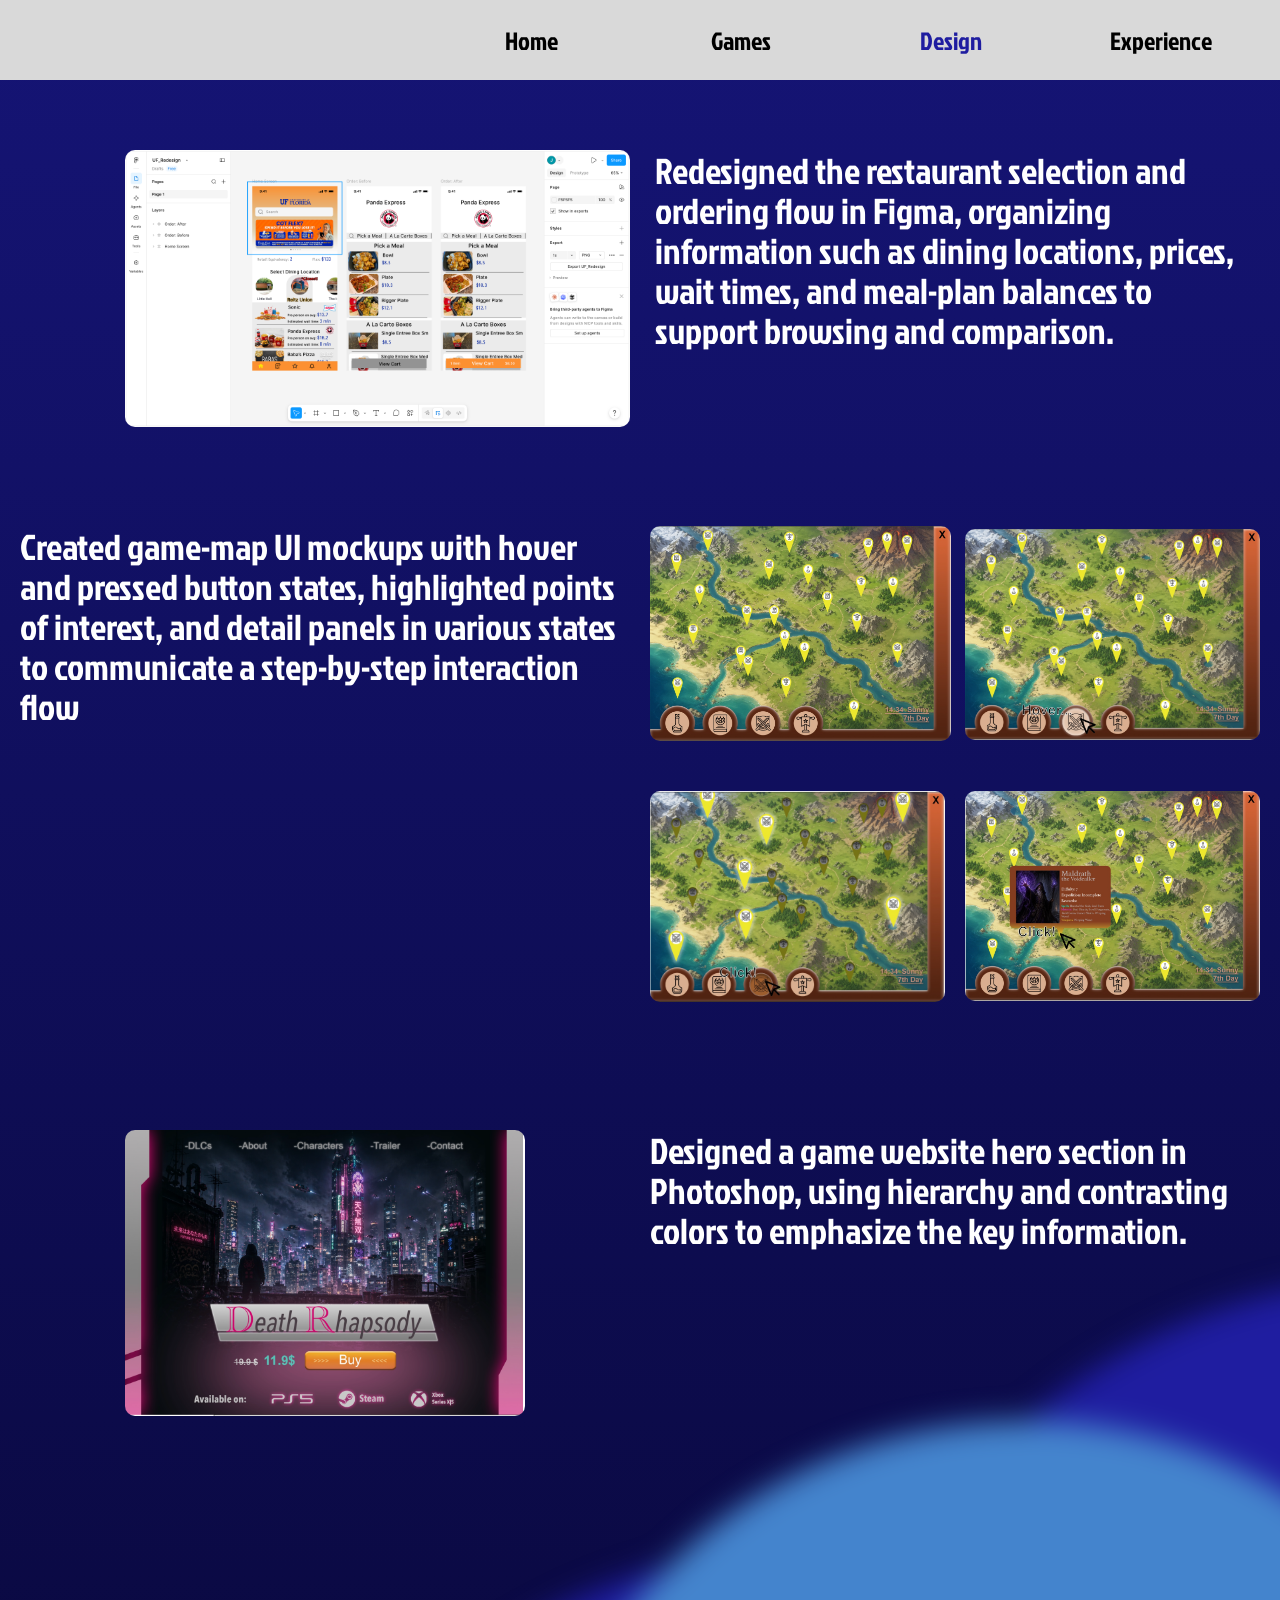
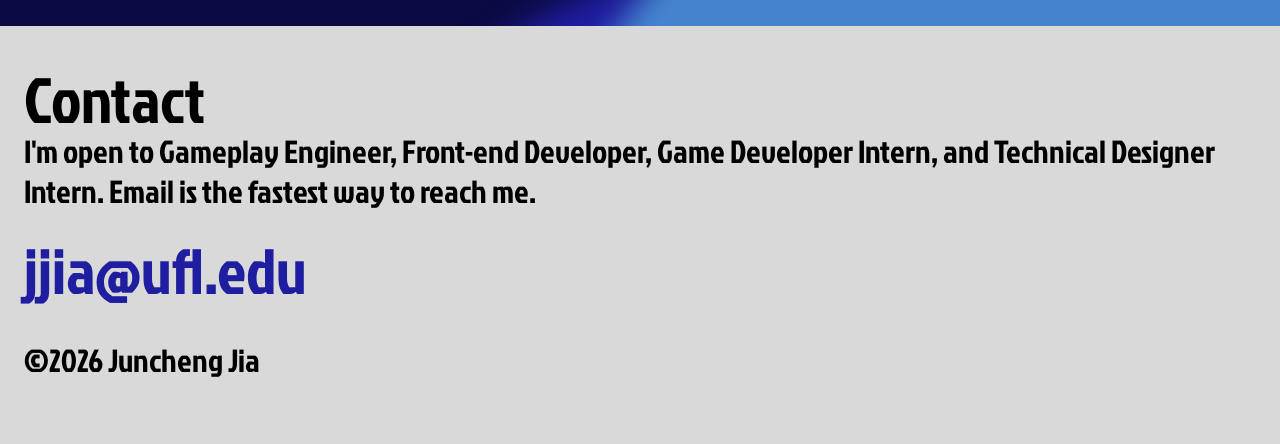
==== design.html @ d4f72a60 "Design Page" ====
<!DOCTYPE html>
<html lang="en">
<head>
	<meta charset="UTF-8">
	<meta name="viewport" content="width=device-width, initial-scale=1.0">

	<title>Design | Justin Jia</title>

	<!-- Google Fonts -->
	<link rel="preconnect" href="https://fonts.googleapis.com">
	<link rel="preconnect" href="https://fonts.gstatic.com" crossorigin>
	<link href="https://fonts.googleapis.com/css2?family=Jockey+One&display=swap" rel="stylesheet">

	<link rel="stylesheet" href="style.css">
	<link rel="stylesheet" href="css/design.css">
</head>

<body class="design-page">
	<div class="main-page">
		<nav class="navbar" aria-label="Main navigation">
			<div class="nav-content">
				<a href="index.html">Home</a>
				<a href="games.html">Games</a>
				<a href="design.html" class="active" aria-current="page">Design</a>
				<a href="experiences.html">Experience</a>
			</div>
		</nav>
		<main class="content-background design-content" aria-label="Design portfolio">
			<section class="design-entry design-restaurant" aria-label="Restaurant ordering interface">
				<img class="design-image" src="assets/images/design/restaurant.png" width="505" height="277" alt="Figma restaurant selection and ordering screens with dining locations, menus, and meal-plan information">
				<p class="design-description">Redesigned the restaurant selection and ordering flow in Figma, organizing information such as dining locations, prices, wait times, and meal-plan balances to support browsing and comparison.</p>
			</section>

			<section class="design-entry design-map" aria-label="Game map interface states">
				<p class="design-description">Created game-map UI mockups with hover and pressed button states, highlighted points of interest, and detail panels in various states to communicate a step-by-step interaction flow</p>
				<div class="design-map-grid">
					<img class="design-image" src="assets/images/design/map-default.png" width="301" height="215" alt="Game map overview with highlighted points of interest">
					<img class="design-image" src="assets/images/design/map-hover.png" width="295" height="211" alt="Game map with a hovered navigation button">
					<img class="design-image" src="assets/images/design/map-pressed.png" width="295" height="211" alt="Game map with a pressed navigation button">
					<img class="design-image" src="assets/images/design/map-details.png" width="295" height="210" alt="Game map with an open point-of-interest detail panel">
				</div>
			</section>

			<section class="design-entry design-hero" aria-label="Game website hero design">
				<img class="design-image" src="assets/images/design/hero.png" width="400" height="286" alt="Death Rhapsody game website hero with a neon city, purchase button, and platform logos">
				<p class="design-description">Designed a game website hero section in Photoshop, using hierarchy and contrasting colors to emphasize the key information.</p>
			</section>
		</main>
	</div>

	<footer class="contact" id="contact">
		<div class="contact-content">
			<h2 class="contact-title">Contact</h2>

			<p class="contact-description">
				I'm open to Gameplay Engineer, Front-end Developer,
				Game Developer Intern, and Technical Designer Intern.
				Email is the fastest way to reach me.
			</p>

			<a class="contact-email" href="mailto:jjia@ufl.edu">
				jjia@ufl.edu
			</a>

			<p class="contact-copyright">
				©2026 Juncheng Jia
			</p>
		</div>
	</footer>

</body>
</html>
---- style.css ----
/* ========================================
   Shared Design Tokens
======================================== */

:root {
	/* Shared Colors */
	--color-navy: #080737;
	--color-dark-blue: #151475;
	--color-royal-blue: #1F1DA0;
	--color-white: #FFFFFF;
	--color-black: #000000;
	--color-warm-gray: #BEBABA;
	--color-light-gray: #D9D9D9;
	--color-glow-blue: #4C8BD1;

	/* Shared Typography */
	--font-primary: "Jockey One", sans-serif;

	/* Shared Layout */
	--desktop-design-width: 1440px;
	--content-max-width: 1240px;
	--content-gutter: 48px;
	--mobile-gutter: 32px;

	/* Shared Effects */
	--glow-opacity: 75%;
	
	/* Shared Project Layout */
	--project-text-width: 610px;
	--project-image-width: 400px;
	--project-image-radius: 10px;
	--project-feature-font-size: 32px;
}

/* ========================================
   Global Styles
======================================== */

* {
	box-sizing: border-box;
}

html {
	scroll-behavior: smooth;
}

body {
	margin: 0;
	font-family: var(--font-primary);
}

a {
	text-decoration: none;
}

/* ========================================
   Main Page
======================================== */

.main-page {
	width: 100%;
	min-height: 100vh;

	background: linear-gradient(
		0deg,
		var(--color-navy),
		var(--color-dark-blue)
	);

	color: var(--color-white);
}

/* ========================================
	Shared Content Background
======================================== */

.content-background {
	position: relative;
	isolation: isolate;
	overflow: clip;
}

.content-background::before {
	content: "";
	position: absolute;
	inset: 0;

	background-image:
		radial-gradient(
			circle 550px at 15% 70%,
			color-mix(in srgb, var(--color-glow-blue) var(--glow-opacity), transparent) 0%,
			transparent 100%
		),
		radial-gradient(
			circle 600px at 50% 85%,
			color-mix(in srgb, var(--color-royal-blue) var(--glow-opacity), transparent) 0%,
			transparent 100%
		),
		radial-gradient(
			circle 550px at 85% 95%,
			color-mix(in srgb, var(--color-glow-blue) var(--glow-opacity), transparent) 0%,
			transparent 100%
		);

	z-index: -1;
	pointer-events: none;
}

@media (max-width: 900px) {
	.content-background::before {
		right: -25%;
		bottom: -5%;

		width: 110%;
		height: 45%;

		filter: blur(45px);
	}
}

@media (max-width: 600px) {
	.content-background::before {
		right: -40%;
		bottom: 0;

		width: 140%;
		height: 35%;

		filter: blur(50px);
	}
}

/* ========================================
	Hero Section
======================================== */

.hero {
	position: relative;
	width: 100%;
	height: 520px;
}

.hero-content {
	position: relative;
	width: 100%;
	height: 100%;
}

/* Main Title */
.hero-title {
	position: absolute;

	top: 32px;
	right: max(
		24px,
		calc(
			100px +
			(100% - var(--desktop-design-width)) / 2
		)
	);

	width: 500px;
	height: 200px;
	margin: 0;

	font-size: 150px;
	font-weight: 400;
	line-height: normal;

	color: var(--color-white);
	text-align: right;
	white-space: nowrap;
}

/* Decorative Line */
.hero-line {
	position: absolute;

	top: 230px;
	left: max(
		16px,
		calc(
			414.5px +
			(100% - var(--desktop-design-width)) / 2
		)
	);

	width: 1074px;
	height: 66px;
	overflow: visible;
}

.hero-line path {
	fill: none;
	stroke: var(--color-warm-gray);
	stroke-width: 3px;
	stroke-linecap: butt;
	stroke-linejoin: miter;
	vector-effect: non-scaling-stroke;
}

.hero-description {
	position: absolute;

	top: 270px;
	right: max(
		24px,
		calc(
			42px +
			(100% - var(--desktop-design-width)) / 2
		)
	);

	width: 737px;
	min-height: 124px;
	margin: 0;

	font-size: 32px;
	font-weight: 400;
	line-height: 40px;

	color: var(--color-warm-gray);
	text-align: left;
}

@media (max-width: 900px) {
	.hero {
		height: auto;
		padding: 48px 24px;
	}

	.hero-content {
		display: flex;
		flex-direction: column;
		align-items: flex-end;
		gap: 16px;
	}

	.hero-title {
		position: static;

		width: auto;
		height: auto;
		max-width: 100%;

		font-size: clamp(48px, 12vw, 120px);
	}

	.hero-line {
		position: static;

		width: min(100%, 700px);
		height: auto;

		align-self: stretch;
	}

	.hero-description {
		position: static;

		width: 100%;
		min-height: 0;

		font-size: clamp(18px, 3vw, 28px);
		line-height: 1.4;
	}
}

@media (max-width: 600px) {
	.hero {
		padding: 32px 16px;
	}

	.hero-title {
		font-size: clamp(40px, 11vw, 64px);
		white-space: normal;
	}

	.hero-description {
		font-size: 18px;
	}
}

/* ========================================
   Featured Projects
======================================== */

.projects {
	position: relative;
	z-index: 2;
	display: grid;
	grid-template-columns: repeat(3, minmax(0, 1fr));
	gap: 20px;
	width: min(var(--content-max-width), calc(100% - var(--content-gutter)));
	margin: -67px auto 0;
	padding-bottom: 35px;
}

.project-tab {
	position: relative;
	width: 100%;
	aspect-ratio: 400 / 285;
	background-image: url("assets/icons/folder-tab.svg");
	background-repeat: no-repeat;
	background-size: 100% 100%;
	filter: drop-shadow(10px 30px 10px rgba(0, 0, 0, 0.5));
	transition: transform 0.2s ease;
}

.project-tab:hover {
	transform: translateY(-8px);
}

.project-tab:focus-visible {
	outline: 3px solid var(--color-white);
	outline-offset: 4px;
}

.project-tab-title {
	position: absolute;
	top: 10%;
	left: 39%;
	width: 56%;
	margin: 0;
	color: var(--color-black);
	font-size: clamp(12px, 2.5vw, 38px);
	font-weight: 400;
	line-height: 1;
	text-align: center;
	white-space: nowrap;
}

.project-tab-preview {
	position: absolute;
	left: 11.75%;
	top: 29.12%;
	width: 76.5%;
	height: 67.02%;
	border-radius: 10px;
	display: block;
	object-fit: cover;
}

@media (max-width: 900px) {
	.projects {
		grid-template-columns: repeat(2, minmax(0, 1fr));
		margin-top: 0;
	}

	.project-tab-title {
		font-size: clamp(18px, 3.5vw, 28px);
		white-space: normal;
		overflow-wrap: anywhere;
	}
}

@media (max-width: 600px) {
	.projects {
		grid-template-columns: minmax(0, 400px);
		justify-content: center;
		width: calc(100% - var(--mobile-gutter));
	}
}

/* ========================================
	Skills Section
======================================== */

.skills {
	width: min(var(--content-max-width), calc(100% - var(--content-gutter)));
	margin: 110px auto 0;
	padding-bottom: 80px;
}

.skills-title {
	margin: 0 0 40px;

	font-size: 64px;
	font-weight: 400;

	color: var(--color-white);
	text-align: center;
}

.skills-grid {
	display: grid;
	grid-template-columns: repeat(3, minmax(0, 1fr));
	column-gap: 20px;
	row-gap: 70px;

	align-items: center;
	justify-items: center;
}

.skills-grid img {
	display: block;

	width: auto;
	max-width: min(190px, 100%);
	max-height: 100px;

	object-fit: contain;
}

/* Tablet */
@media (max-width: 900px) {
	.skills {
		margin-top: 80px;
	}

	.skills-title {
		font-size: 52px;
	}

	.skills-grid {
		row-gap: 50px;
	}

	.skills-grid img {
		max-width: min(160px, 100%);
	}
}

/* Mobile */
@media (max-width: 600px) {
	.skills {
		width: calc(100% - var(--mobile-gutter));
		margin-top: 60px;
		padding-bottom: 60px;
	}

	.skills-title {
		font-size: 44px;
	}

	.skills-grid {
		grid-template-columns: repeat(2, minmax(0, 1fr));
		column-gap: 24px;
		row-gap: 40px;
	}

	.skills-grid img {
		max-width: min(140px, 100%);
		max-height: 75px;
	}
}

/* ========================================
	Navigation Buttons
======================================== */

.navigation-buttons {
	display: grid;
	grid-template-columns: repeat(2, 300px);
	column-gap: 180px;
	row-gap: 100px;

	justify-content: center;

	margin: 20px auto 0;
	padding-bottom: 80px;
}

.navigation-button {
	display: flex;
	align-items: center;
	justify-content: center;

	width: 300px;
	height: 120px;

	border-radius: 999px;
	background-color: #FFFFFF;

	color: #000000;
	font-family: var(--font-primary);
	font-size: 40px;
	text-decoration: none;

	box-shadow: 0 6px 2px rgba(0, 0, 0, 0.3);

	transition: transform 0.2s ease, box-shadow 0.2s ease;
}

.navigation-button:hover {
	transform: translateY(-5px);
	box-shadow: 0 10px 8px rgba(0, 0, 0, 0.35);
}

.navigation-button:focus-visible {
	outline: 3px solid #FFFFFF;
	outline-offset: 5px;
}

@media (max-width: 900px) {
	.navigation-buttons {
		grid-template-columns: repeat(2, minmax(0, 1fr));
		column-gap: 40px;

		width: min(700px, calc(100% - 48px));
	}

	.navigation-button {
		width: 100%;
		height: 100px;
	}
}

@media (max-width: 600px) {
	.navigation-buttons {
		grid-template-columns: 1fr;
		row-gap: 24px;

		width: min(350px, calc(100% - 32px));
	}

	.navigation-button {
		height: 80px;
		font-size: 32px;
	}
}

/* ========================================
	Navigation Bar
======================================== */

.navbar {
	display: flex;
	align-items: center;
	justify-content: flex-end;

	width: 100%;
	height: 80px;

	padding-right: max(
		24px,
		calc(
			100px +
			(100% - var(--desktop-design-width)) / 2
		)
	);

	background-color: var(--color-light-gray);
}

.nav-content {
	display: flex;
	align-items: center;
	gap: 20px;
}

.nav-content a {
	display: flex;
	align-items: center;
	justify-content: center;

	width: 190px;

	color: var(--color-black);
	font-family: var(--font-primary);
	font-size: 25px;
	font-weight: 400;
	font-style: normal;
	line-height: normal;
	text-align: center;

	transition: color 0.2s ease;
}

.nav-content a.active {
	color: var(--color-royal-blue);
}

.nav-content a:hover {
	color: var(--color-royal-blue);
}

/* Keyboard Navigation */
.nav-content a:focus-visible {
	outline: 2px solid var(--color-royal-blue);
	outline-offset: 4px;
	border-radius: 4px;
}

@media (max-width: 900px) {
	.navbar {
		padding: 0 24px;
	}

	.nav-content {
		width: 100%;
		justify-content: flex-end;
		gap: 12px;
	}

	.nav-content a {
		width: auto;
		font-size: 23px;
	}
}

@media (max-width: 600px) {
	.navbar {
		height: auto;
		min-height: 80px;
		padding: 16px;
	}

	.nav-content {
		justify-content: center;
		gap: 16px;
		flex-wrap: wrap;
	}

	.nav-content a {
		font-size: 20px;
	}
}

/* ========================================
	Contact Footer
======================================== */

.contact {
	width: 100%;
	background-color: var(--color-light-gray);
	color: var(--color-black);
}

.contact-content {
	width: min(var(--content-max-width), calc(100% - var(--content-gutter)));
	margin: 0 auto;
	padding: 32px 0 28px;
}

.contact-title {
	margin: 0;

	font-size: 48px;
	font-weight: 400;
	line-height: 1;
}

.contact-description {
	max-width: 850px;
	margin: 4px 0 20px;

	font-size: 20px;
	line-height: 1.2;
}

.contact-email {
	display: inline-block;

	font-size: 40px;

	color: #101080;

	transition: opacity 0.2s ease;
}

.contact-email:hover {
	opacity: 0.7;
	text-decoration: underline;
}

.contact-copyright {
	margin: 24px 0 0;

	font-size: 16px;
}

@media (max-width: 900px) {
	.contact-content {
		padding: 28px 0;
	}

	.contact-title {
		font-size: 40px;
	}

	.contact-description {
		font-size: 18px;
	}

	.contact-email {
		font-size: 34px;
	}
}

@media (max-width: 600px) {
	.contact-content {
		width: calc(100% - var(--mobile-gutter));
		padding: 24px 0;
	}

	.contact-title {
		font-size: 36px;
	}

	.contact-description {
		font-size: 16px;
	}

	.contact-email {
		font-size: 30px;
		overflow-wrap: anywhere;
	}

	.contact-copyright {
		font-size: 14px;
	}
}
---- css/design.css ----
/* Design portfolio layout; global navigation, tokens, and footer remain shared. */
.design-image {
	display: block;
	width: 100%;
	height: auto;
	border-radius: var(--project-image-radius);
}

.design-description {
	margin: 0;
	font-size: 36px;
	line-height: 40px;
}

.design-map-grid {
	display: grid;
	grid-template-columns: repeat(2, minmax(0, 1fr));
	gap: 50px 20px;
	align-items: start;
}

@media (min-width: 1101px) {
	.design-page .main-page {
		background-size: 100% calc(100% + 418px);
	}

	.design-content {
		height: 1546px;
	}

	.design-content::before {
		inset: auto;
		left: calc((100% - var(--desktop-design-width)) / 2 + 280px);
		top: 1167px;
		width: 1835.1px;
		height: 1513px;
		background: url("../assets/images/projects/tippys-cafe/glow.svg") no-repeat;
	}

	.design-entry {
		position: absolute;
		left: calc((100% - var(--desktop-design-width)) / 2);
		width: var(--desktop-design-width);
	}

	.design-entry > .design-image,
	.design-entry > .design-description,
	.design-map-grid {
		position: absolute;
	}

	.design-restaurant {
		top: 70px;
	}

	.design-restaurant > .design-image {
		left: 205px;
		width: 505px;
		height: 277px;
		object-fit: cover;
	}

	.design-restaurant .design-description {
		left: 735px;
		width: 605px;
	}

	.design-map {
		top: 446px;
	}

	.design-map .design-description {
		left: 100px;
		width: var(--project-text-width);
	}

	.design-map-grid {
		left: 730px;
		width: 610px;
		grid-template-columns: 301px 295px;
		grid-template-rows: 215px 211px;
		gap: 50px 14px;
	}

	.design-map-grid .design-image {
		object-fit: cover;
	}

	.design-map-grid .design-image:nth-child(1) {
		height: 215px;
	}

	.design-map-grid .design-image:nth-child(2) {
		margin-top: 3px;
		height: 211px;
	}

	.design-map-grid .design-image:nth-child(3) {
		width: 295px;
		height: 211px;
	}

	.design-map-grid .design-image:nth-child(4) {
		height: 210px;
	}

	.design-hero {
		top: 1050px;
	}

	.design-hero > .design-image {
		left: 205px;
		width: var(--project-image-width);
		height: 286px;
		object-fit: cover;
	}

	.design-hero .design-description {
		left: 730px;
		width: var(--project-text-width);
	}

	.design-page .contact-content {
		position: relative;
		height: 418px;
		padding-top: 28px;
	}

	.design-page .contact-title {
		font-size: 64px;
		line-height: normal;
	}

	.design-page .contact-description {
		position: absolute;
		top: 105px;
		max-width: none;
		margin: 0;
		font-size: 32px;
		line-height: 40px;
	}

	.design-page .contact-email {
		position: absolute;
		top: 199px;
		font-size: 64px;
		color: var(--color-royal-blue);
	}

	.design-page .contact-copyright {
		position: absolute;
		top: 314px;
		margin: 0;
		font-size: 32px;
		line-height: 40px;
	}
}

@media (max-width: 1100px) {
	.design-content {
		display: flex;
		flex-direction: column;
		gap: 100px;
		padding: 48px 24px 120px;
	}

	.design-entry {
		display: grid;
		grid-template-columns: repeat(2, minmax(0, 1fr));
		gap: 24px;
		align-items: start;
	}

	.design-description {
		font-size: 28px;
		line-height: 1.3;
	}

	.design-map-grid {
		gap: 24px 12px;
	}
}

@media (max-width: 600px) {
	.design-content {
		gap: 64px;
		padding: 32px 16px 80px;
	}

	.design-entry {
		grid-template-columns: minmax(0, 1fr);
	}

	.design-description {
		font-size: 24px;
	}

	.design-map .design-description {
		grid-row: 2;
	}
}
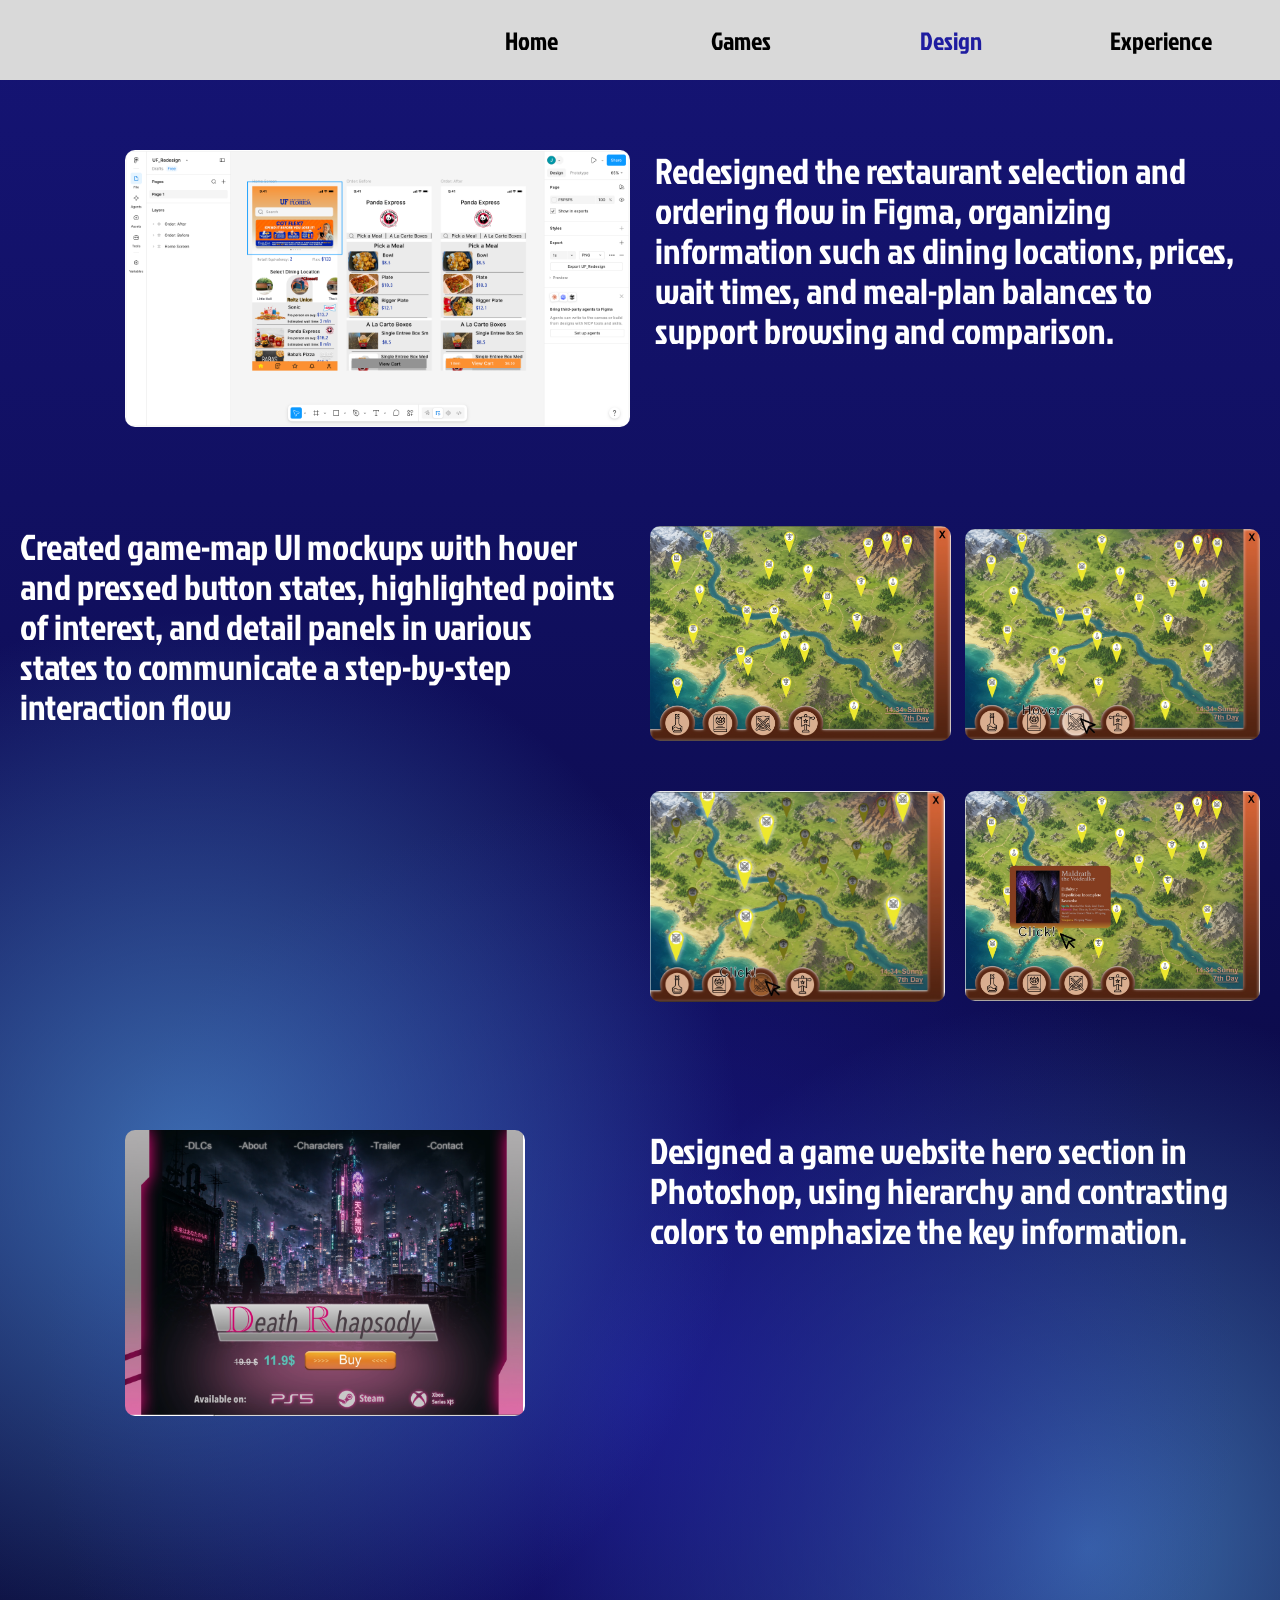
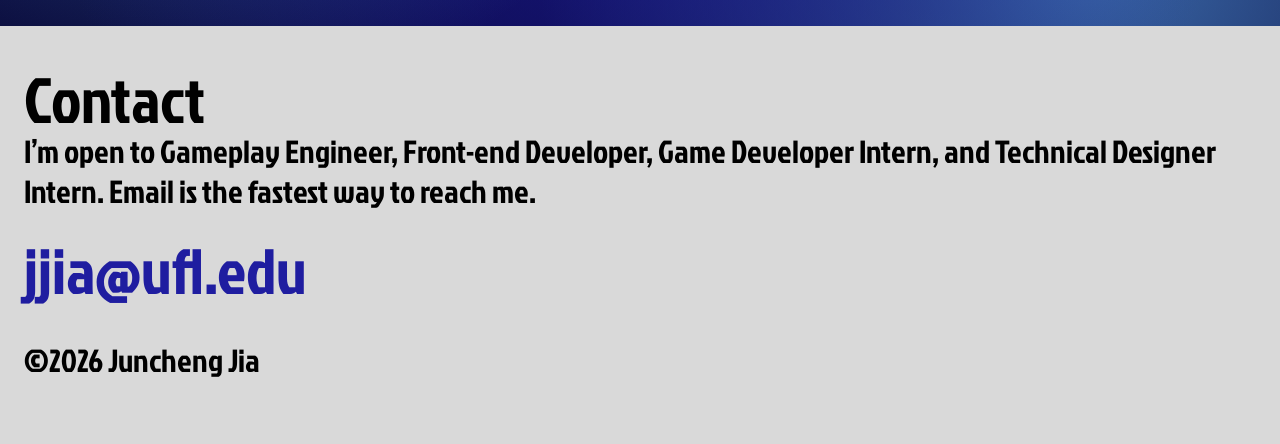
==== commit 57de8324: "Final Check" ====
--- a/design.html
+++ b/design.html
@@ -13,18 +13,12 @@
 
 	<link rel="stylesheet" href="style.css">
 	<link rel="stylesheet" href="css/design.css">
+	<script src="script.js" defer></script>
 </head>
 
 <body class="design-page">
 	<div class="main-page">
-		<nav class="navbar" aria-label="Main navigation">
-			<div class="nav-content">
-				<a href="index.html">Home</a>
-				<a href="games.html">Games</a>
-				<a href="design.html" class="active" aria-current="page">Design</a>
-				<a href="experiences.html">Experience</a>
-			</div>
-		</nav>
+		<nav class="navbar" aria-label="Main navigation" data-navigation="design.html"></nav>
 		<main class="content-background design-content" aria-label="Design portfolio">
 			<section class="design-entry design-restaurant" aria-label="Restaurant ordering interface">
 				<img class="design-image" src="assets/images/design/restaurant.png" width="505" height="277" alt="Figma restaurant selection and ordering screens with dining locations, menus, and meal-plan information">
@@ -32,7 +26,7 @@
 			</section>
 
 			<section class="design-entry design-map" aria-label="Game map interface states">
-				<p class="design-description">Created game-map UI mockups with hover and pressed button states, highlighted points of interest, and detail panels in various states to communicate a step-by-step interaction flow</p>
+				<p class="design-description">Created game-map UI mockups with hover and pressed button states, highlighted points of interest, and detail panels in various<br class="desktop-break"> states to communicate a step-by-step interaction flow</p>
 				<div class="design-map-grid">
 					<img class="design-image" src="assets/images/design/map-default.png" width="301" height="215" alt="Game map overview with highlighted points of interest">
 					<img class="design-image" src="assets/images/design/map-hover.png" width="295" height="211" alt="Game map with a hovered navigation button">
@@ -48,25 +42,7 @@
 		</main>
 	</div>
 
-	<footer class="contact" id="contact">
-		<div class="contact-content">
-			<h2 class="contact-title">Contact</h2>
-
-			<p class="contact-description">
-				I'm open to Gameplay Engineer, Front-end Developer,
-				Game Developer Intern, and Technical Designer Intern.
-				Email is the fastest way to reach me.
-			</p>
-
-			<a class="contact-email" href="mailto:jjia@ufl.edu">
-				jjia@ufl.edu
-			</a>
-
-			<p class="contact-copyright">
-				©2026 Juncheng Jia
-			</p>
-		</div>
-	</footer>
+	<footer class="contact" id="contact" data-contact></footer>
 
 </body>
 </html>
--- a/style.css
+++ b/style.css
@@ -22,6 +22,7 @@
 	--content-max-width: 1240px;
 	--content-gutter: 48px;
 	--mobile-gutter: 32px;
+	--contact-desktop-height: 418px;
 
 	/* Shared Effects */
 	--glow-opacity: 75%;
@@ -52,6 +53,10 @@
 
 a {
 	text-decoration: none;
+}
+
+.desktop-break {
+	display: none;
 }
 
 /* ========================================
@@ -191,15 +196,6 @@
 	overflow: visible;
 }
 
-.hero-line path {
-	fill: none;
-	stroke: var(--color-warm-gray);
-	stroke-width: 3px;
-	stroke-linecap: butt;
-	stroke-linejoin: miter;
-	vector-effect: non-scaling-stroke;
-}
-
 .hero-description {
 	position: absolute;
 
@@ -301,11 +297,28 @@
 	position: relative;
 	width: 100%;
 	aspect-ratio: 400 / 285;
-	background-image: url("assets/icons/folder-tab.svg");
+	background-image: none;
 	background-repeat: no-repeat;
 	background-size: 100% 100%;
-	filter: drop-shadow(10px 30px 10px rgba(0, 0, 0, 0.5));
+	filter: drop-shadow(10px 30px 5px rgba(0, 0, 0, 0.5));
 	transition: transform 0.2s ease;
+}
+
+.project-tab::before {
+	content: "";
+	position: absolute;
+	inset: 4.98% 0 52.87% 21.25%;
+	border-radius: 15px;
+	background-color: var(--color-warm-gray);
+	z-index: -2;
+}
+
+.project-tab::after {
+	content: "";
+	position: absolute;
+	inset: 0;
+	background: url("assets/images/games/folder.svg") no-repeat center / 100% 100%;
+	z-index: -1;
 }
 
 .project-tab:hover {
@@ -319,14 +332,14 @@
 
 .project-tab-title {
 	position: absolute;
-	top: 10%;
-	left: 39%;
-	width: 56%;
+	top: 4.98%;
+	left: 21.25%;
+	width: 78.75%;
 	margin: 0;
 	color: var(--color-black);
-	font-size: clamp(12px, 2.5vw, 38px);
+	font-size: 40px;
 	font-weight: 400;
-	line-height: 1;
+	line-height: normal;
 	text-align: center;
 	white-space: nowrap;
 }
@@ -336,7 +349,8 @@
 	left: 11.75%;
 	top: 29.12%;
 	width: 76.5%;
-	height: 67.02%;
+	height: auto;
+	aspect-ratio: 2880 / 1800;
 	border-radius: 10px;
 	display: block;
 	object-fit: cover;
@@ -712,3 +726,118 @@
 		font-size: 14px;
 	}
 }
+
+/* Desktop layout and shared contact component. */
+@media (min-width: 1101px) {
+	.desktop-break {
+		display: block;
+	}
+
+	.contact-content {
+		position: relative;
+		height: var(--contact-desktop-height);
+		padding: 28px 0 0;
+	}
+
+	.contact-title {
+		font-size: 64px;
+		line-height: normal;
+	}
+
+	.contact-description {
+		position: absolute;
+		top: 105px;
+		max-width: none;
+		margin: 0;
+		font-size: 32px;
+		line-height: 40px;
+	}
+
+	.contact-email {
+		position: absolute;
+		top: 199px;
+		font-size: 64px;
+		color: var(--color-royal-blue);
+	}
+
+	.contact-copyright {
+		position: absolute;
+		top: 314px;
+		margin: 0;
+		font-size: 32px;
+		line-height: 40px;
+	}
+
+	.home-page .hero {
+		height: 492px;
+	}
+
+	.home-page .hero-title {
+		top: 71px;
+		width: 666px;
+		height: 280px;
+		font-size: 200px;
+	}
+
+	.home-page .hero-line {
+		top: 321px;
+		height: 69px;
+	}
+
+	.home-page .hero-description {
+		top: 336px;
+	}
+
+	.home-page .projects {
+		margin-top: 0;
+	}
+
+	.home-page .skills {
+		margin-top: 83px;
+		padding-bottom: 75px;
+	}
+
+	.home-page .skills-title {
+		margin-bottom: 15.5px;
+	}
+
+	.home-page .skills-grid {
+		grid-template-rows: repeat(2, 136px);
+		row-gap: 37px;
+	}
+
+	.home-page .skills-grid img {
+		max-width: 190px;
+		max-height: none;
+	}
+
+	.home-page .skills-grid img:nth-child(2),
+	.home-page .skills-grid img:nth-child(5) {
+		transform: translateY(-0.5px);
+	}
+
+	.home-page .skills-grid img:nth-child(4) {
+		justify-self: start;
+		margin-left: 105px;
+	}
+
+	.home-page .navigation-buttons {
+		position: relative;
+		left: 2px;
+		grid-template-columns: repeat(2, 295px);
+		column-gap: 230px;
+		row-gap: 101px;
+		margin-top: 0;
+		padding-bottom: 101px;
+	}
+
+	.home-page .navigation-button {
+		width: 295px;
+		height: 116px;
+		box-shadow: 0 8px 4px rgba(0, 0, 0, 0.25);
+	}
+
+	.home-page .navigation-button:hover {
+		box-shadow: 0 10px 8px rgba(0, 0, 0, 0.35);
+	}
+}
--- a/css/design.css
+++ b/css/design.css
@@ -20,21 +20,8 @@
 }
 
 @media (min-width: 1101px) {
-	.design-page .main-page {
-		background-size: 100% calc(100% + 418px);
-	}
-
 	.design-content {
 		height: 1546px;
-	}
-
-	.design-content::before {
-		inset: auto;
-		left: calc((100% - var(--desktop-design-width)) / 2 + 280px);
-		top: 1167px;
-		width: 1835.1px;
-		height: 1513px;
-		background: url("../assets/images/projects/tippys-cafe/glow.svg") no-repeat;
 	}
 
 	.design-entry {
@@ -119,41 +106,6 @@
 		left: 730px;
 		width: var(--project-text-width);
 	}
-
-	.design-page .contact-content {
-		position: relative;
-		height: 418px;
-		padding-top: 28px;
-	}
-
-	.design-page .contact-title {
-		font-size: 64px;
-		line-height: normal;
-	}
-
-	.design-page .contact-description {
-		position: absolute;
-		top: 105px;
-		max-width: none;
-		margin: 0;
-		font-size: 32px;
-		line-height: 40px;
-	}
-
-	.design-page .contact-email {
-		position: absolute;
-		top: 199px;
-		font-size: 64px;
-		color: var(--color-royal-blue);
-	}
-
-	.design-page .contact-copyright {
-		position: absolute;
-		top: 314px;
-		margin: 0;
-		font-size: 32px;
-		line-height: 40px;
-	}
 }
 
 @media (max-width: 1100px) {
